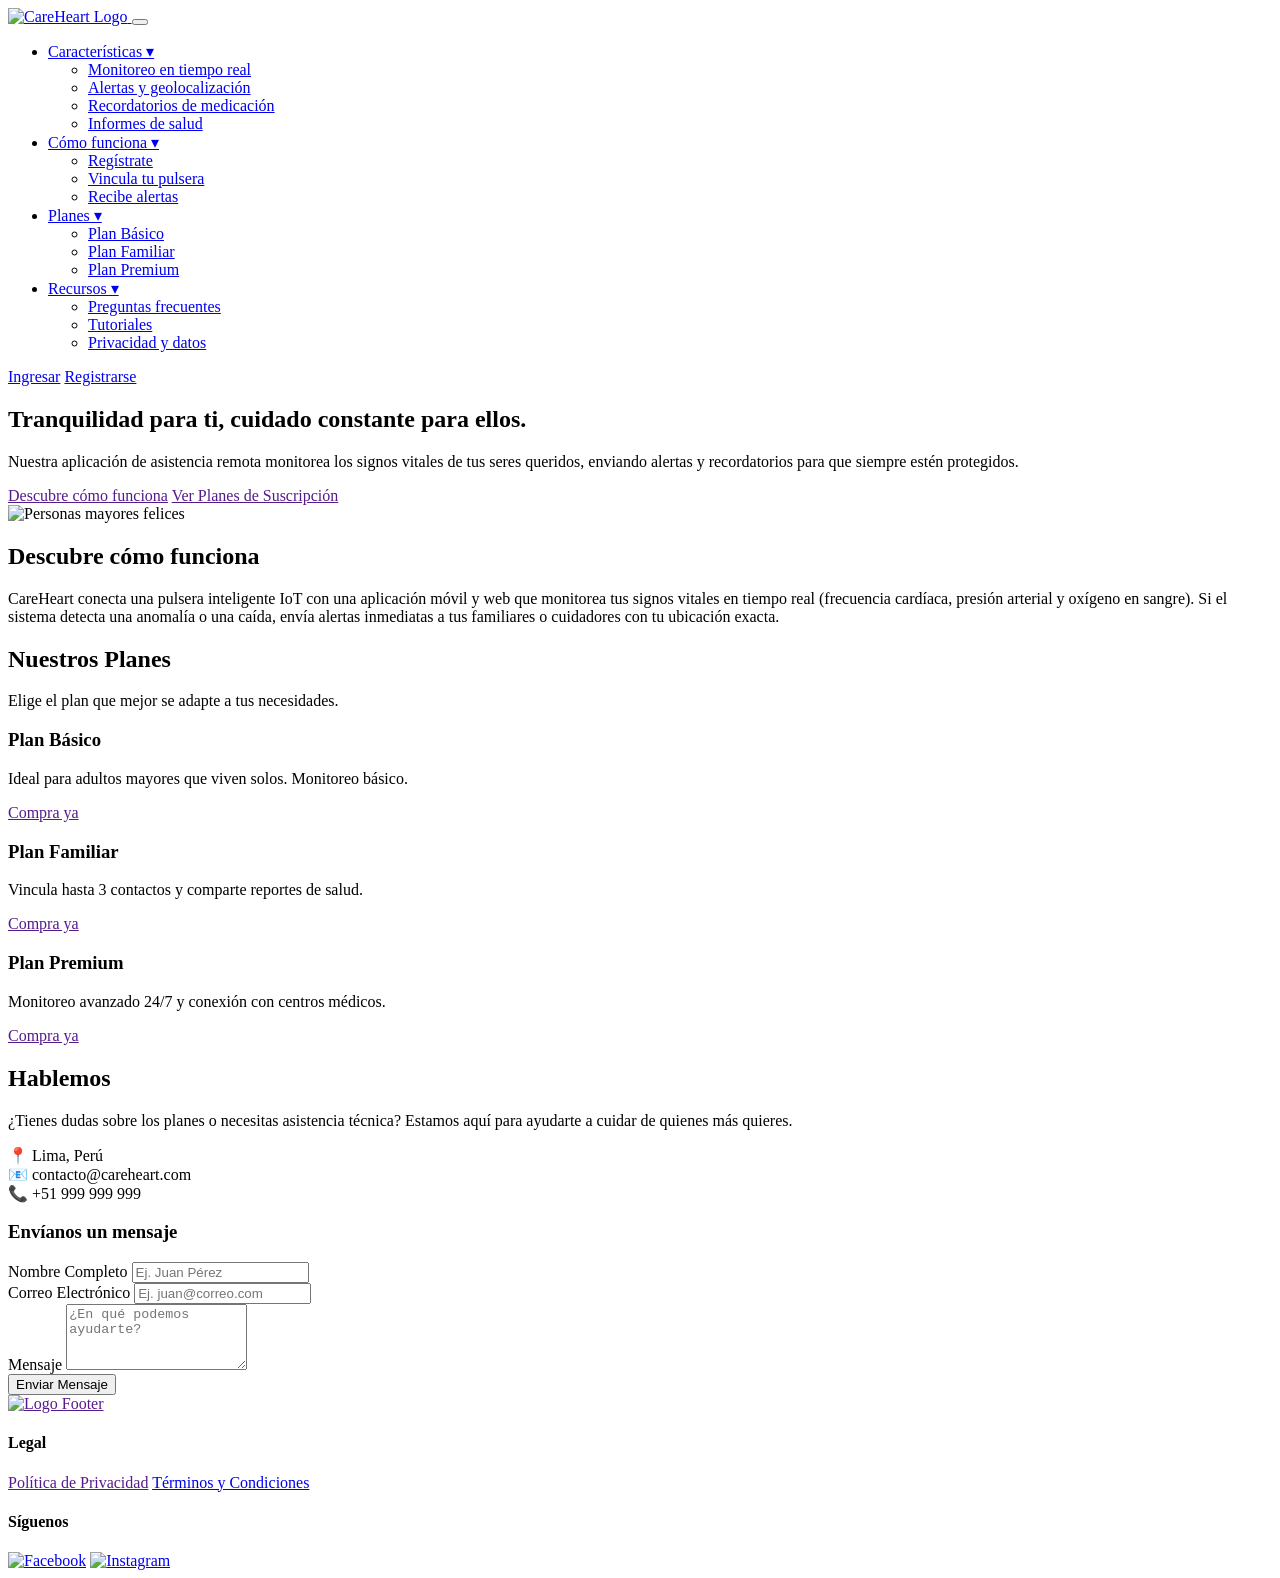
==== index.html @ 57e2752c "Rename public/index.html to index.html" ====
<!DOCTYPE html>
<html lang="es">
  <head>
    <meta charset="UTF-8" />
    <meta name="viewport" content="width=device-width, initial-scale=1.0" />
    <meta http-equiv="X-UA-Compatible" content="ie=edge" />
    <title>CareHeart - Cuidado Constante</title>
    <link href="https://fonts.googleapis.com/css2?family=Roboto:wght@400;500;700;900&display=swap" rel="stylesheet">
    <link rel="stylesheet" href="assets/styles/styles.css" />
    <link rel="stylesheet" href="assets/styles/pie.css" />
  </head>
  <body>
    
    <nav class="Top-hearder">
      <a href="index.html" class="logo">
        <img src="assets/images/logo careheart.png" alt="CareHeart Logo" />
      </a>

      <button class="hamburger" id="hamburger" aria-label="Abrir menú">
        <span></span>
        <span></span>
        <span></span>
      </button>
      
      <div class="nav-menu" id="nav-menu">
        <ul class="Menu-horizontal">
          
          <li>
            <a href="caracteristicas.html">Características ▾</a>
            <ul class="Menu-vertical">
              <li><a href="caracteristicas.html#monitoreo">Monitoreo en tiempo real</a></li>
              <li><a href="caracteristicas.html#alertas">Alertas y geolocalización</a></li>
              <li><a href="caracteristicas.html#recordatorios">Recordatorios de medicación</a></li>
              <li><a href="caracteristicas.html#informes">Informes de salud</a></li>
            </ul>
          </li>

          <li>
            <a href="index.html#comofunciona">Cómo funciona ▾</a>
            <ul class="Menu-vertical">
              <li><a href="registrarse.html">Regístrate</a></li>
              <li><a href="index.html#comofunciona">Vincula tu pulsera</a></li>
              <li><a href="index.html#comofunciona">Recibe alertas</a></li>
              </ul>
          </li>

          <li>
            <a href="planes.html">Planes ▾</a>
            <ul class="Menu-vertical">
              <li><a href="planes.html#basico">Plan Básico</a></li>
              <li><a href="planes.html#familiar">Plan Familiar</a></li>
              <li><a href="planes.html#premium">Plan Premium</a></li>
            </ul>
          </li>

          <li>
            <a href="recursos.html">Recursos ▾</a>
            <ul class="Menu-vertical">
              <li><a href="recursos.html#faq">Preguntas frecuentes</a></li>
              <li><a href="recursos.html#tutoriales">Tutoriales</a></li>
              <li><a href="recursos.html#privacidad">Privacidad y datos</a></li>
            </ul>
          </li>

        </ul>

        <div class="botones-login">
          <a href="inicio-de-sesion.html" class="btn-ingresar">Ingresar</a>
          <a href="registrarse.html" class="btn-registrarse">Registrarse</a>
        </div>
      </div>
    </nav>

    <section class="seccion-Inicio">
      <div class="cont-gral-inicio">
        <div class="cont-ini-texto">
          <h1>Tranquilidad para ti, cuidado constante para ellos.</h1>
          <p>
            Nuestra aplicación de asistencia remota monitorea los signos vitales
            de tus seres queridos, enviando alertas y recordatorios para que
            siempre estén protegidos.
          </p>
          <div class="botones-inicio">
            <a href="" class="btn-comofunciona">Descubre cómo funciona</a>
            <a href="" class="btn-planes">Ver Planes de Suscripción</a>
          </div>
        </div>
        <div class="cont-ini-imagen">
          <img src="assets/images/circulo mujeres.png" alt="Personas mayores felices" />
        </div>
      </div>
    </section>

    <section class="seccion-comofunciona">
      <div class="cont-gral-cfunciona">
        <div class="cont-cf-texto">
          <h1>Descubre cómo funciona</h1>
          <p>
            CareHeart conecta una pulsera inteligente IoT con una aplicación
            móvil y web que monitorea tus signos vitales en tiempo real
            (frecuencia cardíaca, presión arterial y oxígeno en sangre). Si el
            sistema detecta una anomalía o una caída, envía alertas inmediatas a
            tus familiares o cuidadores con tu ubicación exacta.
          </p>
        </div>
      </div>
    </section>

    <section class="seccion-planes">
      <div class="cont-gral-planes">
        <div class="planes-texto">
          <h2>Nuestros Planes</h2>
          <p>Elige el plan que mejor se adapte a tus necesidades.</p>
        </div>

        <div class="planes">
          <article class="carta-plan">
            <h3>Plan Básico</h3>
            <p>Ideal para adultos mayores que viven solos. Monitoreo básico.</p>
            <a href="" class="btn-verde">Compra ya</a>
          </article>

          <article class="carta-plan">
            <h3>Plan Familiar</h3>
            <p>Vincula hasta 3 contactos y comparte reportes de salud.</p>
            <a href="" class="btn-verde">Compra ya</a>
          </article>

          <article class="carta-plan">
            <h3>Plan Premium</h3>
            <p>Monitoreo avanzado 24/7 y conexión con centros médicos.</p>
            <a href="" class="btn-verde">Compra ya</a>
          </article>
        </div>
      </div>
    </section>

    <section class="seccion-contacto" id="contacto">
      <div class="contacto-wrapper">
        <div class="contacto-info">
          <h2>Hablemos</h2>
          <p>¿Tienes dudas sobre los planes o necesitas asistencia técnica? Estamos aquí para ayudarte a cuidar de quienes más quieres.</p>
          <div class="info-item"><span>📍</span> Lima, Perú</div>
          <div class="info-item"><span>📧</span> contacto@careheart.com</div>
          <div class="info-item"><span>📞</span> +51 999 999 999</div>
        </div>
        <div class="contacto-form">
          <h3>Envíanos un mensaje</h3>
          <form class="form-contacto">
            <div class="form-group">
              <label for="nombre">Nombre Completo</label>
              <input type="text" id="nombre" name="nombre" placeholder="Ej. Juan Pérez" required>
            </div>
            <div class="form-group">
              <label for="correo">Correo Electrónico</label>
              <input type="email" id="correo" name="correo" placeholder="Ej. juan@correo.com" required>
            </div>
            <div class="form-group">
              <label for="mensaje">Mensaje</label>
              <textarea id="mensaje" name="mensaje" rows="4" placeholder="¿En qué podemos ayudarte?" required></textarea>
            </div>
            <button type="submit" class="btn-submit">Enviar Mensaje</button>
          </form>
        </div>
      </div>
    </section>

    <section class="seccion-pie">
      <footer class="footer-container">
        <a href="" class="logo">
          <img height="80" width="80" src="assets/images/logo careheart.png" alt="Logo Footer" />
        </a>
        <div class="footer-links">
          <h4>Legal</h4>
          <a href="">Política de Privacidad</a>
          <a href="Documentos/obtenerDocumento.pdf" target="_blank">Términos y Condiciones</a>
        </div>
        <div class="footer-social">
          <h4>Síguenos</h4>
          <a href="#"><img src="https://cdn-icons-png.flaticon.com/512/145/145802.png" alt="Facebook" class="social-icon" /></a>
          <a href="#"><img src="https://cdn-icons-png.flaticon.com/512/145/145812.png" alt="Instagram" class="social-icon" /></a>
        </div>
      </footer>
    </section>

    <script>
      const hamburger = document.getElementById('hamburger');
      const navMenu = document.getElementById('nav-menu');

      // 1. Abrir/Cerrar menú hamburguesa
      hamburger.addEventListener('click', () => {
        hamburger.classList.toggle('active');
        navMenu.classList.toggle('active');
      });

      // 2. Lógica Submenús (Acordeón)
      const menuLinks = document.querySelectorAll('.Menu-horizontal > li > a');

      menuLinks.forEach(link => {
        link.addEventListener('click', (e) => {
          const submenu = link.nextElementSibling; // El UL que sigue al enlace

          // Verificamos si existe el submenú
          if (submenu && submenu.classList.contains('Menu-vertical')) {
            e.preventDefault(); // Evitamos que salte la página

            // PASO 1: Cerrar todos los OTROS submenús que no sean el actual
            document.querySelectorAll('.Menu-vertical').forEach(item => {
              if (item !== submenu) {
                item.classList.remove('activado');
              }
            });

            // PASO 2: Alternar el estado del submenú actual
            // (Si estaba abierto se cierra, si estaba cerrado se abre)
            submenu.classList.toggle('activado');
          }
        });
      });
    </script>

  </body>
</html>
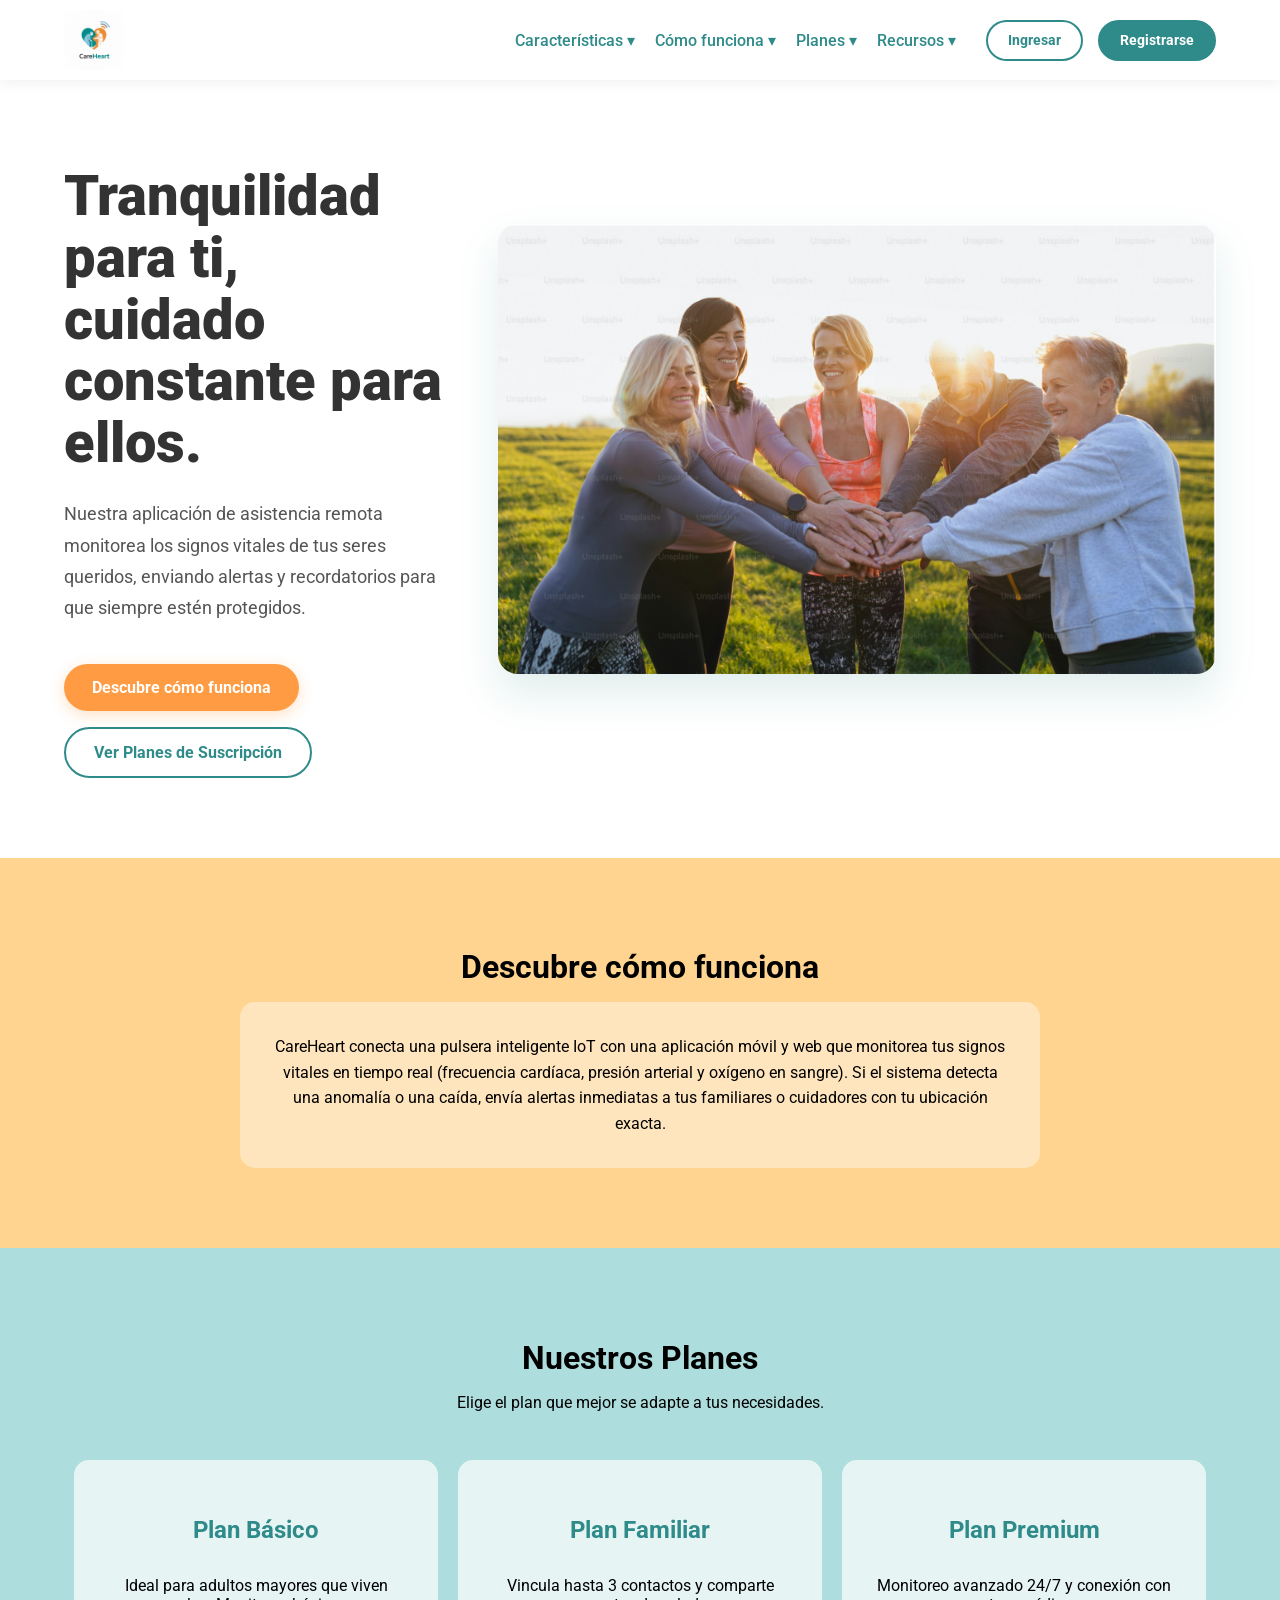
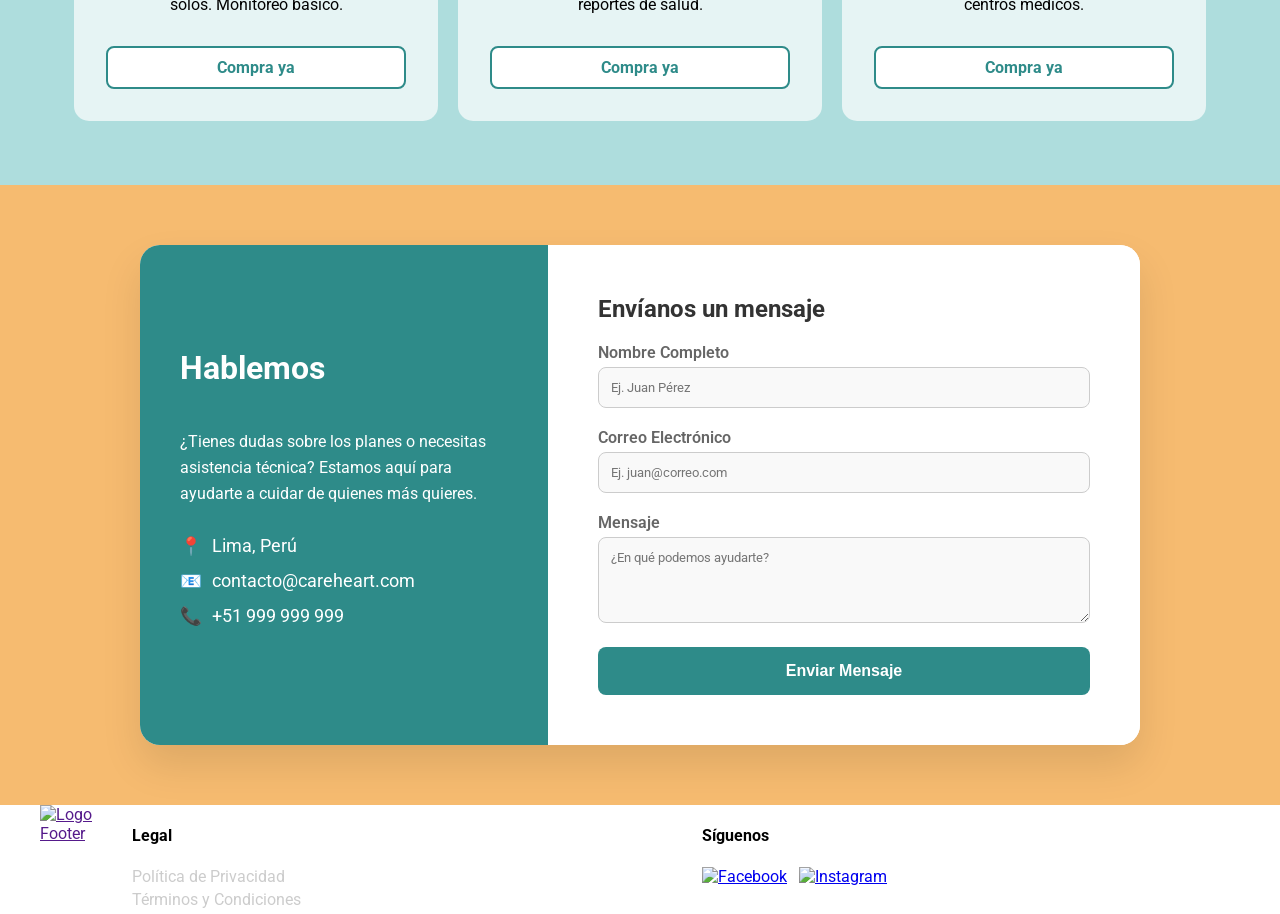
==== commit ee1f03f2: "Update asset paths to use 'public' directory" ====
--- a/index.html
+++ b/index.html
@@ -6,14 +6,14 @@
     <meta http-equiv="X-UA-Compatible" content="ie=edge" />
     <title>CareHeart - Cuidado Constante</title>
     <link href="https://fonts.googleapis.com/css2?family=Roboto:wght@400;500;700;900&display=swap" rel="stylesheet">
-    <link rel="stylesheet" href="assets/styles/styles.css" />
-    <link rel="stylesheet" href="assets/styles/pie.css" />
+    <link rel="stylesheet" href="public/assets/styles/styles.css" />
+    <link rel="stylesheet" href="public/assets/styles/pie.css" />
   </head>
   <body>
     
     <nav class="Top-hearder">
       <a href="index.html" class="logo">
-        <img src="assets/images/logo careheart.png" alt="CareHeart Logo" />
+        <img src="public/assets/images/logo careheart.png" alt="CareHeart Logo" />
       </a>
 
       <button class="hamburger" id="hamburger" aria-label="Abrir menú">
@@ -38,35 +38,35 @@
           <li>
             <a href="index.html#comofunciona">Cómo funciona ▾</a>
             <ul class="Menu-vertical">
-              <li><a href="registrarse.html">Regístrate</a></li>
-              <li><a href="index.html#comofunciona">Vincula tu pulsera</a></li>
+              <li><a href="public/registrarse.html">Regístrate</a></li>
+              <li><a href="public/index.html#comofunciona">Vincula tu pulsera</a></li>
               <li><a href="index.html#comofunciona">Recibe alertas</a></li>
               </ul>
           </li>
 
           <li>
-            <a href="planes.html">Planes ▾</a>
-            <ul class="Menu-vertical">
-              <li><a href="planes.html#basico">Plan Básico</a></li>
-              <li><a href="planes.html#familiar">Plan Familiar</a></li>
-              <li><a href="planes.html#premium">Plan Premium</a></li>
+            <a href="public/planes.html">Planes ▾</a>
+            <ul class="Menu-vertical">
+              <li><a href="public/planes.html#basico">Plan Básico</a></li>
+              <li><a href="public/planes.html#familiar">Plan Familiar</a></li>
+              <li><a href="public/planes.html#premium">Plan Premium</a></li>
             </ul>
           </li>
 
           <li>
-            <a href="recursos.html">Recursos ▾</a>
-            <ul class="Menu-vertical">
-              <li><a href="recursos.html#faq">Preguntas frecuentes</a></li>
-              <li><a href="recursos.html#tutoriales">Tutoriales</a></li>
-              <li><a href="recursos.html#privacidad">Privacidad y datos</a></li>
+            <a href="public/recursos.html">Recursos ▾</a>
+            <ul class="Menu-vertical">
+              <li><a href="public/recursos.html#faq">Preguntas frecuentes</a></li>
+              <li><a href="public/recursos.html#tutoriales">Tutoriales</a></li>
+              <li><a href="public/recursos.html#privacidad">Privacidad y datos</a></li>
             </ul>
           </li>
 
         </ul>
 
         <div class="botones-login">
-          <a href="inicio-de-sesion.html" class="btn-ingresar">Ingresar</a>
-          <a href="registrarse.html" class="btn-registrarse">Registrarse</a>
+          <a href="public/inicio-de-sesion.html" class="btn-ingresar">Ingresar</a>
+          <a href="public/registrarse.html" class="btn-registrarse">Registrarse</a>
         </div>
       </div>
     </nav>
@@ -86,7 +86,7 @@
           </div>
         </div>
         <div class="cont-ini-imagen">
-          <img src="assets/images/circulo mujeres.png" alt="Personas mayores felices" />
+          <img src="public/assets/images/circulo mujeres.png" alt="Personas mayores felices" />
         </div>
       </div>
     </section>
--- a/public/assets/styles/styles.css
+++ b/public/assets/styles/styles.css
@@ -0,0 +1,402 @@
+/* =========================================
+   1. RESET Y ESTILOS GLOBALES
+   ========================================= */
+body {
+  margin: 0;
+  padding: 0;
+  font-family: 'Roboto', sans-serif;
+  overflow-x: hidden;
+}
+
+/* =========================================
+   2. HEADER Y NAVEGACIÓN
+   ========================================= */
+.Top-hearder {
+  position: fixed;
+  top: 0;
+  left: 0;
+  background-color: white;
+  width: 100%;
+  height: 80px;
+  display: flex;
+  align-items: center;
+  justify-content: space-between;
+  padding: 0 5%;
+  box-sizing: border-box;
+  z-index: 1000;
+  box-shadow: 0 4px 12px rgba(0,0,0,0.05);
+}
+
+.logo img {
+  display: block;
+  height: 60px;
+  width: auto;
+}
+
+.nav-menu {
+  display: flex;
+  align-items: center;
+  gap: 30px;
+}
+
+.Menu-horizontal {
+  display: flex;
+  list-style: none;
+  margin: 0;
+  padding: 0;
+  gap: 20px;
+}
+
+.Menu-horizontal li {
+  position: relative;
+  padding: 10px 0;
+}
+
+.Menu-horizontal li a {
+  text-decoration: none;
+  color: #2e8b89;
+  font-weight: 500;
+  transition: color 0.3s;
+  font-size: 1rem;
+}
+
+.Menu-horizontal li a:hover {
+  color: #1a5c5a;
+}
+
+/* SUBMENÚ (DESKTOP) */
+.Menu-vertical {
+  position: absolute;
+  top: 100%;
+  left: 50%;
+  transform: translateX(-50%);
+  background-color: white;
+  width: 220px;
+  padding: 10px 0;
+  border-radius: 8px;
+  box-shadow: 0 5px 15px rgba(0,0,0,0.1);
+  display: none;
+  flex-direction: column;
+  list-style: none;
+  z-index: 1001;
+}
+
+.Menu-vertical::before {
+  content: "";
+  position: absolute;
+  top: -6px;
+  left: 50%;
+  transform: translateX(-50%);
+  border-left: 6px solid transparent;
+  border-right: 6px solid transparent;
+  border-bottom: 6px solid white;
+}
+
+.Menu-horizontal li:hover .Menu-vertical {
+  display: flex;
+}
+
+.Menu-vertical li {
+  width: 100%;
+  padding: 0;
+  text-align: left;
+}
+
+.Menu-vertical li a {
+  display: block;
+  padding: 10px 20px;
+  color: #555;
+  font-size: 0.9rem;
+  font-weight: 400;
+}
+
+.Menu-vertical li a:hover {
+  background-color: #f4fcfc;
+  color: #2e8b89;
+}
+
+/* BOTONES LOGIN (PC) */
+.botones-login {
+  display: flex;
+  align-items: center;
+  gap: 15px;
+}
+
+.btn-ingresar,
+.btn-registrarse {
+  text-decoration: none;
+  font-weight: 700;
+  padding: 10px 20px;
+  border-radius: 50px;
+  transition: all 0.3s;
+  font-size: 0.9rem;
+  white-space: nowrap;
+}
+
+.btn-ingresar {
+  color: #2e8b89;
+  border: 2px solid #2e8b89;
+}
+.btn-ingresar:hover {
+  background-color: #2e8b89;
+  color: white;
+}
+
+.btn-registrarse {
+  background-color: #2e8b89;
+  color: white;
+  border: 2px solid #2e8b89;
+}
+.btn-registrarse:hover {
+  background-color: #1a5c5a;
+  border-color: #1a5c5a;
+}
+
+/* HAMBURGUESA */
+.hamburger {
+  display: none;
+  cursor: pointer;
+  background: none;
+  border: none;
+}
+.hamburger span {
+  display: block;
+  width: 25px;
+  height: 3px;
+  background-color: #2e8b89;
+  margin: 5px 0;
+  transition: 0.3s;
+}
+
+/* =========================================
+   MEDIA QUERIES (MÓVIL)
+   ========================================= */
+@media (max-width: 968px) {
+  .hamburger {
+    display: block;
+    z-index: 1001;
+  }
+  .hamburger.active span:nth-child(1) { transform: rotate(45deg) translate(5px, 6px); }
+  .hamburger.active span:nth-child(2) { opacity: 0; }
+  .hamburger.active span:nth-child(3) { transform: rotate(-45deg) translate(5px, -6px); }
+
+  .nav-menu {
+    position: fixed;
+    top: 0;
+    right: -100%;
+    width: 80%;
+    height: 100vh;
+    background-color: white;
+    flex-direction: column;
+    justify-content: flex-start;
+    padding-top: 80px;
+    transition: 0.4s ease;
+    box-shadow: -5px 0 15px rgba(0,0,0,0.1);
+    overflow-y: auto;
+  }
+
+  .nav-menu.active {
+    right: 0;
+  }
+
+  .Menu-horizontal {
+    flex-direction: column;
+    width: 100%;
+    gap: 0;
+  }
+
+  .Menu-horizontal li {
+    width: 100%;
+    text-align: center;
+    padding: 0;
+  }
+
+  .Menu-horizontal > li > a {
+    display: flex;
+    justify-content: space-between;
+    align-items: center;
+    padding: 15px 20px;
+    font-size: 1.1rem;
+    font-weight: 700;
+    border-bottom: 1px solid #f0f0f0;
+    cursor: pointer;
+  }
+
+  /* SUBMENÚ MÓVIL (OCULTO) */
+  .Menu-vertical {
+    position: static;
+    display: none; /* ESENCIAL: Oculto por defecto */
+    width: 100%;
+    transform: none;
+    box-shadow: none;
+    background-color: #f0f8f8;
+    padding: 0;
+    border-radius: 0;
+  }
+
+  /* Visible solo cuando tiene la clase activado */
+  .Menu-vertical.activado {
+    display: block;
+    animation: fadeIn 0.3s ease;
+  }
+
+  .Menu-vertical li a {
+    padding: 15px 30px;
+    font-size: 0.95rem;
+    color: #555;
+    border-bottom: 1px solid rgba(0,0,0,0.05);
+  }
+
+  /* BOTONES MÓVIL (CENTRADO ARREGLADO) */
+  .botones-login {
+    flex-direction: column;
+    width: 80%;
+    margin: 2rem 0;
+    gap: 15px;
+  }
+  
+  .btn-ingresar, .btn-registrarse {
+    width: 100%;
+    display: flex;
+    justify-content: center; /* Centra el texto */
+    align-items: center;
+    text-align: center;
+  }
+}
+
+@keyframes fadeIn {
+  from { opacity: 0; transform: translateY(-10px); }
+  to { opacity: 1; transform: translateY(0); }
+}
+
+/* =========================================
+   RESTO DEL CONTENIDO (INICIO, PLANES, ETC)
+   ========================================= */
+.seccion-Inicio { padding: 120px 5% 80px 5%; background-color: #fff; }
+.cont-gral-inicio { display: flex; align-items: center; max-width: 1400px; margin: 0 auto; gap: 3rem; }
+.cont-ini-texto { flex: 0.7; }
+.cont-ini-imagen { flex: 1.3; }
+.cont-ini-texto h1 { font-size: 3.5rem; color: #333; margin-bottom: 1.5rem; font-weight: 900; line-height: 1.1; }
+.cont-ini-texto p { font-size: 1.15rem; line-height: 1.7; color: #555; margin-bottom: 2.5rem; max-width: 500px; }
+.cont-ini-imagen img { width: 100%; height: auto; border-radius: 20px; box-shadow: 0 20px 40px rgba(46, 139, 137, 0.15); display: block; }
+.botones-inicio { display: flex; gap: 1rem; flex-wrap: wrap; }
+.btn-comofunciona, .btn-planes { padding: 14px 28px; border-radius: 50px; text-decoration: none; font-weight: 700; text-align: center; transition: 0.3s; }
+.btn-comofunciona { background: #ff9b42; color: white; box-shadow: 0 4px 15px rgba(255, 155, 66, 0.3); }
+.btn-comofunciona:hover { transform: translateY(-3px); }
+.btn-planes { border: 2px solid #2e8b89; color: #2e8b89; background: transparent; }
+.btn-planes:hover { background-color: #2e8b89; color: white; }
+
+@media (max-width: 900px) { 
+  .cont-gral-inicio { flex-direction: column-reverse; gap: 2rem; }
+  .cont-ini-texto, .cont-ini-imagen { flex: auto; width: 100%; text-align: center; }
+  .cont-ini-texto h1 { font-size: 2.5rem; }
+  .cont-ini-texto p { margin-left: auto; margin-right: auto; }
+  .botones-inicio { justify-content: center; }
+}
+
+.seccion-comofunciona { background-color: #ffd390; padding: 4rem 1.5rem; text-align: center; }
+.cont-gral-cfunciona { max-width: 800px; margin: 0 auto; }
+.cont-cf-texto h1 { font-size: 2rem; margin-bottom: 1rem; }
+.cont-cf-texto p { background: rgba(255,255,255,0.4); padding: 2rem; border-radius: 15px; line-height: 1.6; }
+
+.seccion-planes { background-color: #aedddd; padding: 4rem 1.5rem; }
+.cont-gral-planes { max-width: 1200px; margin: 0 auto; }
+.planes-texto { text-align: center; margin-bottom: 3rem; }
+.planes-texto h2 { font-size: 2rem; margin-bottom: 1rem; }
+.planes { display: flex; justify-content: center; gap: 20px; flex-wrap: wrap; }
+.carta-plan { background: #e6f4f4; width: 300px; padding: 2rem; border-radius: 15px; text-align: center; display: flex; flex-direction: column; justify-content: space-between; }
+.carta-plan h3 { color: #2e8b89; font-size: 1.5rem; margin-bottom: 1rem; }
+.btn-verde { background: white; color: #2e8b89; border: 2px solid #2e8b89; padding: 10px; border-radius: 8px; text-decoration: none; font-weight: 700; display: block; margin-top: 1rem; transition: 0.3s; }
+.btn-verde:hover { background: #2e8b89; color: white; }
+
+.seccion-contacto { background: #f6bb70; padding: 60px 20px; display: flex; justify-content: center; }
+.contacto-wrapper { background: white; width: 100%; max-width: 1000px; display: flex; border-radius: 20px; overflow: hidden; box-shadow: 0 20px 40px rgba(0,0,0,0.1); }
+.contacto-info { background-color: #2e8b89; color: white; padding: 40px; width: 40%; display: flex; flex-direction: column; justify-content: center; }
+.contacto-info h2 { font-size: 2rem; margin-top: 0; color: white; }
+.contacto-info p { margin-bottom: 30px; line-height: 1.6; }
+.info-item { margin-bottom: 15px; display: flex; gap: 10px; font-size: 1.1rem; }
+.contacto-form { width: 60%; padding: 50px; background: white; }
+.contacto-form h3 { margin-top: 0; color: #333; font-size: 1.5rem; margin-bottom: 20px; }
+.form-group { margin-bottom: 20px; }
+.form-group label { display: block; margin-bottom: 5px; color: #666; font-weight: 600; }
+.form-group input, .form-group textarea { width: 100%; padding: 12px; border: 1px solid #ccc; border-radius: 8px; background: #f9f9f9; box-sizing: border-box; font-family: inherit; }
+.form-group input:focus, .form-group textarea:focus { border-color: #2e8b89; background: white; outline: none; }
+.btn-submit { width: 100%; padding: 15px; background: #2e8b89; color: white; border: none; border-radius: 8px; font-weight: 700; font-size: 1rem; cursor: pointer; transition: 0.3s; }
+.btn-submit:hover { background: #1a5c5a; }
+
+@media (max-width: 768px) {
+  .seccion-contacto { padding: 40px 10px; }
+  .contacto-wrapper { flex-direction: column; }
+  .contacto-info, .contacto-form { width: 100%; padding: 30px 20px; box-sizing: border-box; }
+}
+
+
+/* =========================================
+   ESTILOS PARA PÁGINAS INTERNAS
+   ========================================= */
+.header-interno {
+  background-color: #2e8b89; /* Color corporativo */
+  padding: 120px 5% 60px 5%; /* Espacio para el menú fijo */
+  text-align: center;
+  color: white;
+}
+
+.header-interno h1 {
+  font-size: 3rem;
+  margin-bottom: 1rem;
+}
+
+.header-interno p {
+  font-size: 1.2rem;
+  opacity: 0.9;
+  max-width: 600px;
+  margin: 0 auto;
+}
+
+.contenedor-interno {
+  max-width: 1000px;
+  margin: 0 auto;
+  padding: 60px 20px;
+}
+
+.seccion-detalle {
+  margin-bottom: 60px;
+  padding-bottom: 40px;
+  border-bottom: 1px solid #eee;
+}
+
+.seccion-detalle h2 {
+  color: #2e8b89;
+  font-size: 2rem;
+  margin-bottom: 1.5rem;
+}
+
+.seccion-detalle p {
+  line-height: 1.8;
+  color: #555;
+  font-size: 1.1rem;
+}
+
+/* Estilo para Acordeón (Preguntas Frecuentes) */
+.faq-item {
+  margin-bottom: 15px;
+  border: 1px solid #ddd;
+  border-radius: 8px;
+  overflow: hidden;
+}
+.faq-question {
+  background: #f9f9f9;
+  padding: 15px 20px;
+  font-weight: 700;
+  color: #333;
+  cursor: pointer;
+}
+.faq-answer {
+  padding: 20px;
+  background: white;
+  border-top: 1px solid #ddd;
+  display: none; /* Oculto por defecto (se puede activar con JS simple o CSS :hover) */
+}
+.faq-item:hover .faq-answer {
+  display: block; /* Efecto hover simple para mostrar respuesta */
+}
--- a/public/assets/styles/pie.css
+++ b/public/assets/styles/pie.css
@@ -0,0 +1,78 @@
+/* Footer general */
+.footer {
+  background-color: #222; /* Fondo oscuro para contraste */
+  color: white;
+  padding: 2rem 1rem;
+  font-family: "Roboto", sans-serif;
+}
+
+/* Contenedor flexible para 3 columnas */
+.footer-container {
+  display: flex;
+  flex-direction: row;
+  justify-content: space-between;
+  flex-wrap: wrap;
+  max-width: 75rem;
+  margin: auto;
+  gap: 2rem;
+  background-color: white;
+}
+
+/* Marca o logotipo */
+.footer-brand {
+  flex: 1;
+  min-width: 12.5rem;
+}
+
+.footer-logo {
+  width: 3.75rem;
+  height: auto;
+  margin-bottom: 0.5rem;
+}
+
+/* Enlaces legales */
+.footer-links {
+  flex: 1;
+  min-width: 12.5rem;
+}
+
+.footer-links a {
+  display: block;
+  color: #ccc;
+  text-decoration: none;
+  margin: 0.3rem 0;
+}
+
+.footer-links a:hover {
+  color: #fff;
+}
+
+/* Redes sociales con íconos */
+.footer-social {
+  flex: 1;
+  min-width: 12.5rem;
+}
+
+.social-icon {
+  width: 2.5rem;
+  height: 2.5rem;
+  margin-right: 0.5rem;
+  transition: transform 0.2s ease-in-out;
+}
+
+.social-icon:hover {
+  transform: scale(1.2);
+}
+
+/* Responsive para pantallas pequeñas */
+@media (max-width: 48rem) {
+  .footer-container {
+    flex-direction: column;
+    align-items: center;
+    text-align: center;
+  }
+
+  .footer-social img {
+    margin-bottom: 0.5rem;
+  }
+}
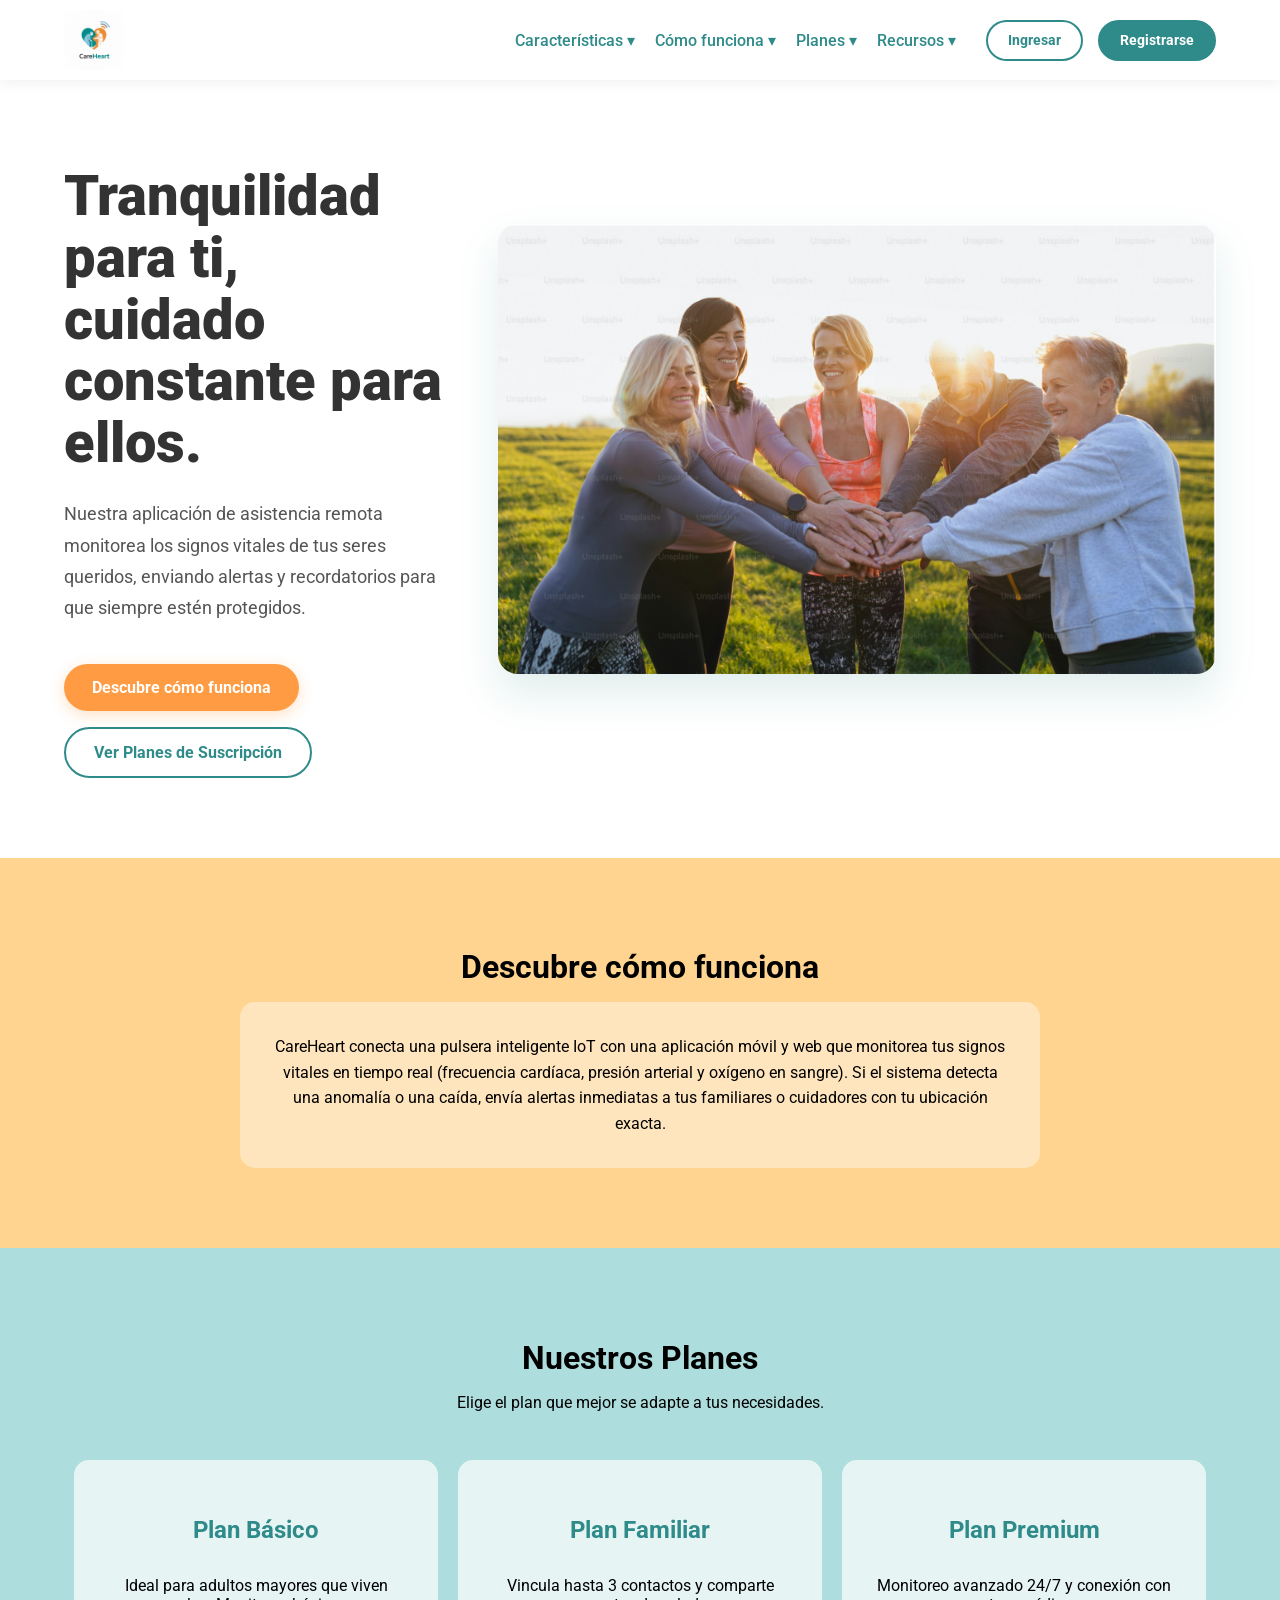
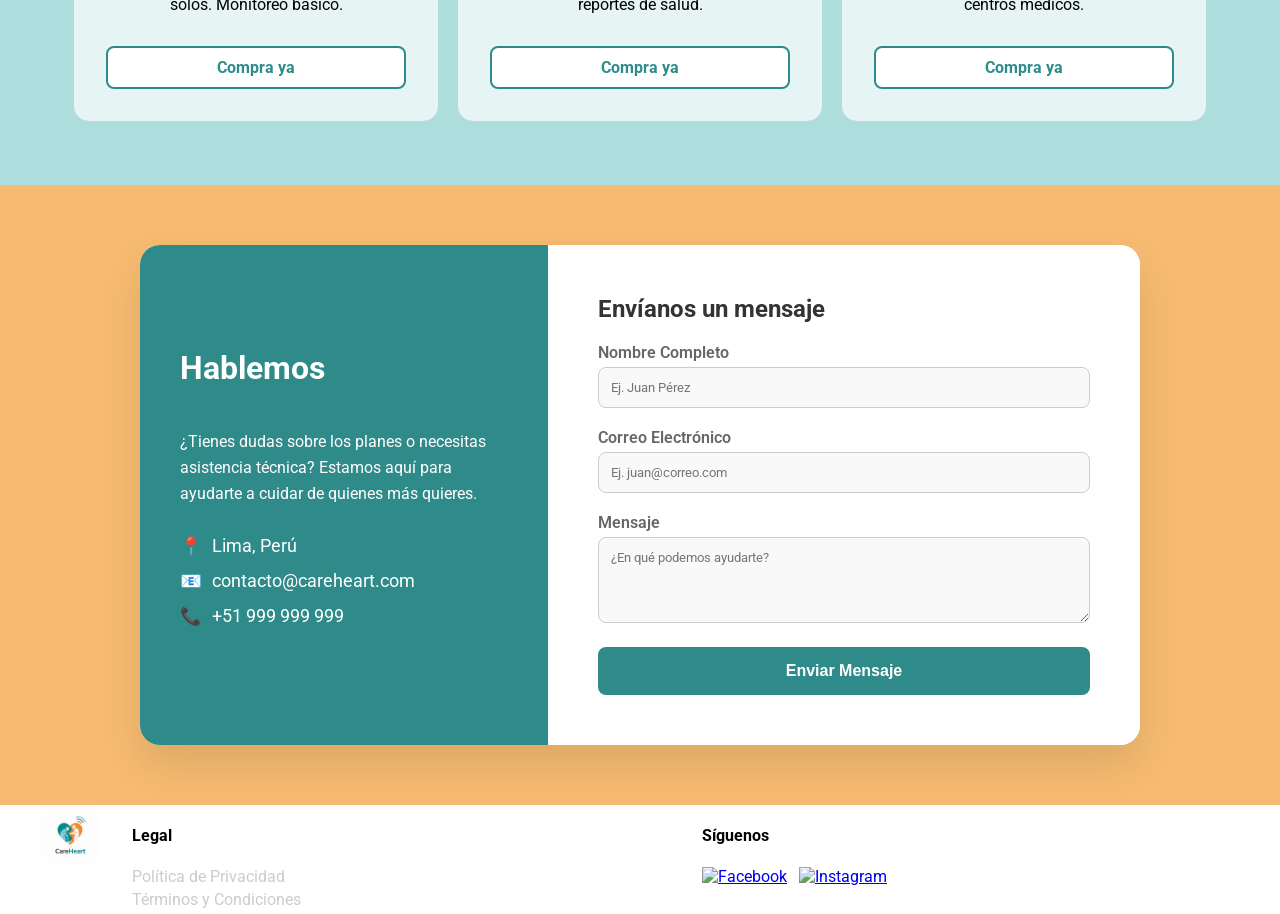
==== commit f4228086: "Update links and add alert functionality in index.html" ====
--- a/index.html
+++ b/index.html
@@ -12,7 +12,7 @@
   <body>
     
     <nav class="Top-hearder">
-      <a href="index.html" class="logo">
+      <a href="../index.html" class="logo">
         <img src="public/assets/images/logo careheart.png" alt="CareHeart Logo" />
       </a>
 
@@ -26,21 +26,29 @@
         <ul class="Menu-horizontal">
           
           <li>
-            <a href="caracteristicas.html">Características ▾</a>
-            <ul class="Menu-vertical">
-              <li><a href="caracteristicas.html#monitoreo">Monitoreo en tiempo real</a></li>
-              <li><a href="caracteristicas.html#alertas">Alertas y geolocalización</a></li>
-              <li><a href="caracteristicas.html#recordatorios">Recordatorios de medicación</a></li>
-              <li><a href="caracteristicas.html#informes">Informes de salud</a></li>
+            <a href="public/caracteristicas.html">Características ▾</a>
+            <ul class="Menu-vertical">
+              <li><a href="public/caracteristicas.html#monitoreo">Monitoreo en tiempo real</a></li>
+              <li><a href="public/caracteristicas.html#alertas">Alertas y geolocalización</a></li>
+              <li><a href="public/caracteristicas.html#recordatorios">Recordatorios de medicación</a></li>
+              <li><a href="public/caracteristicas.html#informes">Informes de salud</a></li>
             </ul>
           </li>
 
           <li>
-            <a href="index.html#comofunciona">Cómo funciona ▾</a>
+            <a href="../index.html#comofunciona">Cómo funciona ▾</a>
             <ul class="Menu-vertical">
               <li><a href="public/registrarse.html">Regístrate</a></li>
-              <li><a href="public/index.html#comofunciona">Vincula tu pulsera</a></li>
-              <li><a href="index.html#comofunciona">Recibe alertas</a></li>
+              <li>
+                  <a href="#" onclick="alert('Para vincular un dispositivo, necesitas crear una cuenta. Te redirigiremos al registro.'); window.location.href='public/registrarse.html'; return false;">
+                      Vincula tu pulsera
+                  </a>
+              </li>
+              <li>
+                  <a href="#" onclick="alert('Para recibir alertas, debes estar registrado. Vamos a crear tu cuenta.'); window.location.href='public/registrarse.html'; return false;">
+                      Recibe alertas
+                  </a>
+              </li>
               </ul>
           </li>
 
@@ -81,8 +89,8 @@
             siempre estén protegidos.
           </p>
           <div class="botones-inicio">
-            <a href="" class="btn-comofunciona">Descubre cómo funciona</a>
-            <a href="" class="btn-planes">Ver Planes de Suscripción</a>
+            <a href="#comofunciona" class="btn-comofunciona">Descubre cómo funciona</a>
+            <a href="#planes" class="btn-planes">Ver Planes de Suscripción</a>
           </div>
         </div>
         <div class="cont-ini-imagen">
@@ -91,7 +99,7 @@
       </div>
     </section>
 
-    <section class="seccion-comofunciona">
+    <section class="seccion-comofunciona" id="comofunciona">
       <div class="cont-gral-cfunciona">
         <div class="cont-cf-texto">
           <h1>Descubre cómo funciona</h1>
@@ -106,7 +114,7 @@
       </div>
     </section>
 
-    <section class="seccion-planes">
+    <section class="seccion-planes" id="planes">
       <div class="cont-gral-planes">
         <div class="planes-texto">
           <h2>Nuestros Planes</h2>
@@ -117,19 +125,19 @@
           <article class="carta-plan">
             <h3>Plan Básico</h3>
             <p>Ideal para adultos mayores que viven solos. Monitoreo básico.</p>
-            <a href="" class="btn-verde">Compra ya</a>
+            <a href="public/planes.html" class="btn-verde">Compra ya</a>
           </article>
 
           <article class="carta-plan">
             <h3>Plan Familiar</h3>
             <p>Vincula hasta 3 contactos y comparte reportes de salud.</p>
-            <a href="" class="btn-verde">Compra ya</a>
+            <a href="public/planes.html" class="btn-verde">Compra ya</a>
           </article>
 
           <article class="carta-plan">
             <h3>Plan Premium</h3>
             <p>Monitoreo avanzado 24/7 y conexión con centros médicos.</p>
-            <a href="" class="btn-verde">Compra ya</a>
+            <a href="public/planes.html" class="btn-verde">Compra ya</a>
           </article>
         </div>
       </div>
@@ -168,7 +176,7 @@
     <section class="seccion-pie">
       <footer class="footer-container">
         <a href="" class="logo">
-          <img height="80" width="80" src="assets/images/logo careheart.png" alt="Logo Footer" />
+          <img height="80" width="80" src="public/assets/images/logo careheart.png" alt="Logo Footer" />
         </a>
         <div class="footer-links">
           <h4>Legal</h4>
@@ -218,6 +226,40 @@
         });
       });
     </script>
-
+<script>
+      const contactForm = document.querySelector('.form-contacto');
+      
+      if (contactForm) {
+        contactForm.addEventListener('submit', (e) => {
+          e.preventDefault(); // Evita que la página se recargue
+          
+          const btn = contactForm.querySelector('.btn-submit');
+          const textoOriginal = btn.innerText;
+
+          // 1. Estado de carga
+          btn.innerText = 'Enviando...';
+          btn.style.opacity = '0.7';
+          btn.disabled = true;
+
+          // 2. Simulación de envío (espera 1.5 segundos)
+          setTimeout(() => {
+            // 3. Estado de éxito
+            btn.innerText = '¡Mensaje Enviado!';
+            btn.style.backgroundColor = '#16a34a'; // Verde éxito
+            btn.style.opacity = '1';
+            
+            // Limpiar el formulario
+            contactForm.reset();
+
+            // 4. Volver al estado original después de 3 segundos
+            setTimeout(() => {
+              btn.innerText = textoOriginal;
+              btn.style.backgroundColor = ''; // Vuelve al color original del CSS
+              btn.disabled = false;
+            }, 3000);
+          }, 1500);
+        });
+      }
+    </script>
   </body>
 </html>
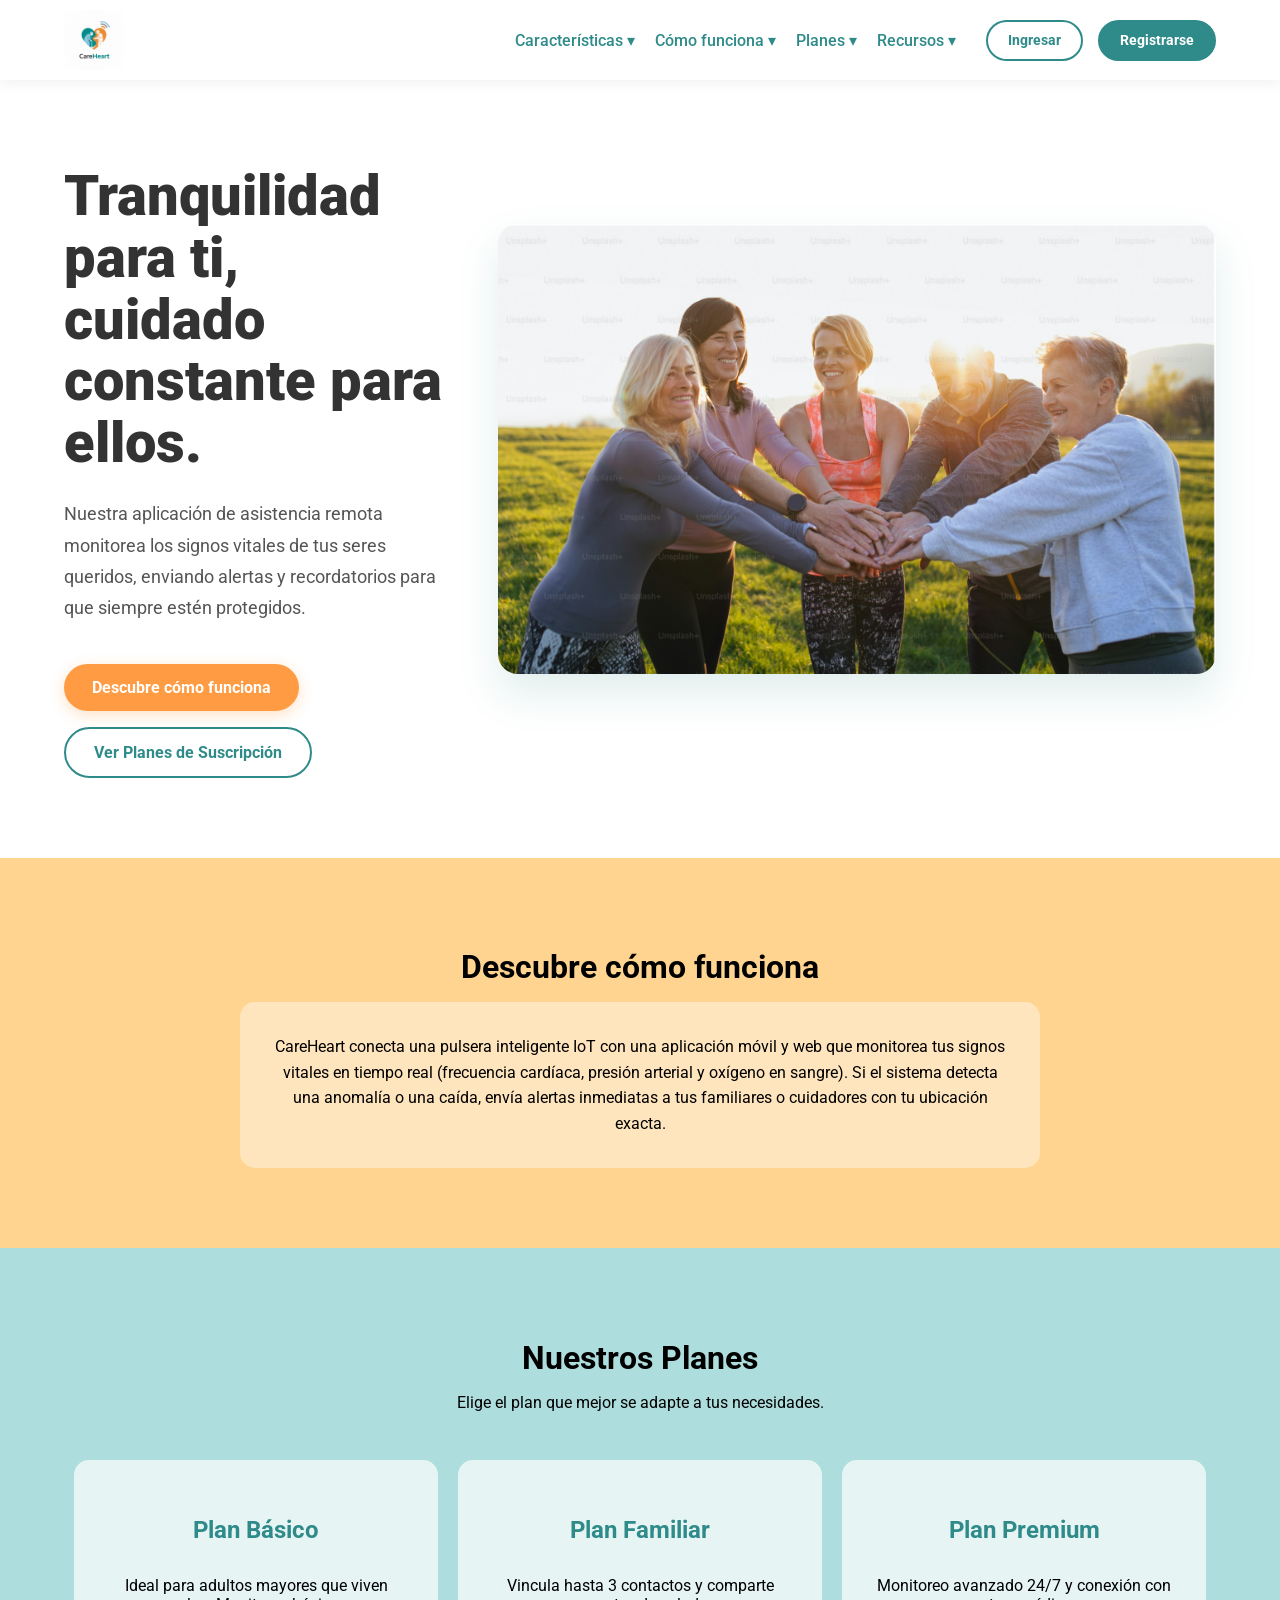
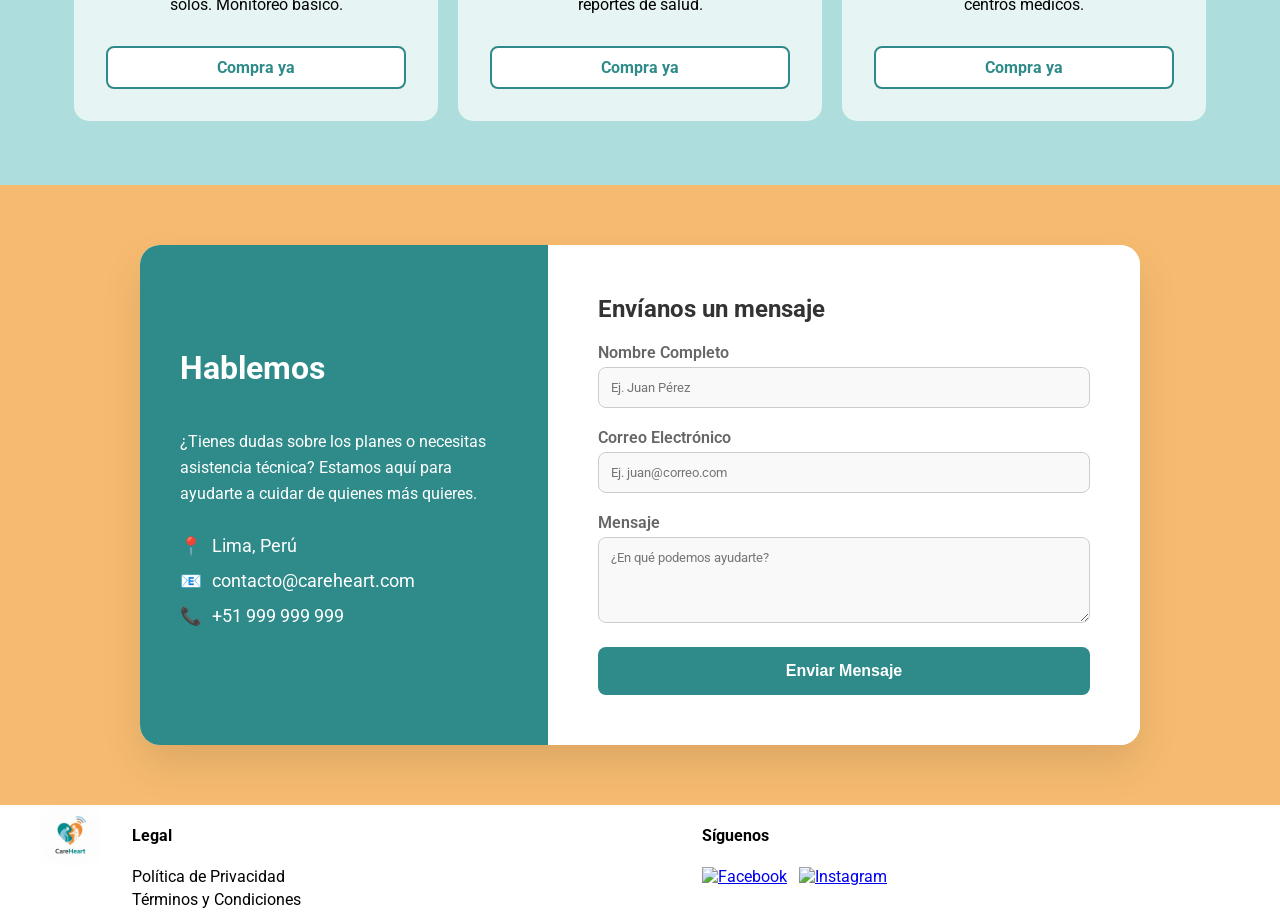
==== commit 4be930a1: "Update privacy policy link in footer" ====
--- a/index.html
+++ b/index.html
@@ -180,7 +180,7 @@
         </a>
         <div class="footer-links">
           <h4>Legal</h4>
-          <a href="">Política de Privacidad</a>
+          <a href="Documentos/4852903-politica-de-privacidad-para-el-tratamiento-de-datos-personales-essalud.pdf">Política de Privacidad</a>
           <a href="Documentos/obtenerDocumento.pdf" target="_blank">Términos y Condiciones</a>
         </div>
         <div class="footer-social">
--- a/public/assets/styles/styles.css
+++ b/public/assets/styles/styles.css
@@ -1,6 +1,9 @@
 /* =========================================
    1. RESET Y ESTILOS GLOBALES
    ========================================= */
+   html {
+    scroll-behavior: smooth;
+}
 body {
   margin: 0;
   padding: 0;
@@ -399,4 +402,4 @@
 }
 .faq-item:hover .faq-answer {
   display: block; /* Efecto hover simple para mostrar respuesta */
-}+}
--- a/public/assets/styles/pie.css
+++ b/public/assets/styles/pie.css
@@ -38,13 +38,13 @@
 
 .footer-links a {
   display: block;
-  color: #ccc;
+  color: black;
   text-decoration: none;
   margin: 0.3rem 0;
 }
 
 .footer-links a:hover {
-  color: #fff;
+  color: #ccc;
 }
 
 /* Redes sociales con íconos */
@@ -76,3 +76,4 @@
     margin-bottom: 0.5rem;
   }
 }
+
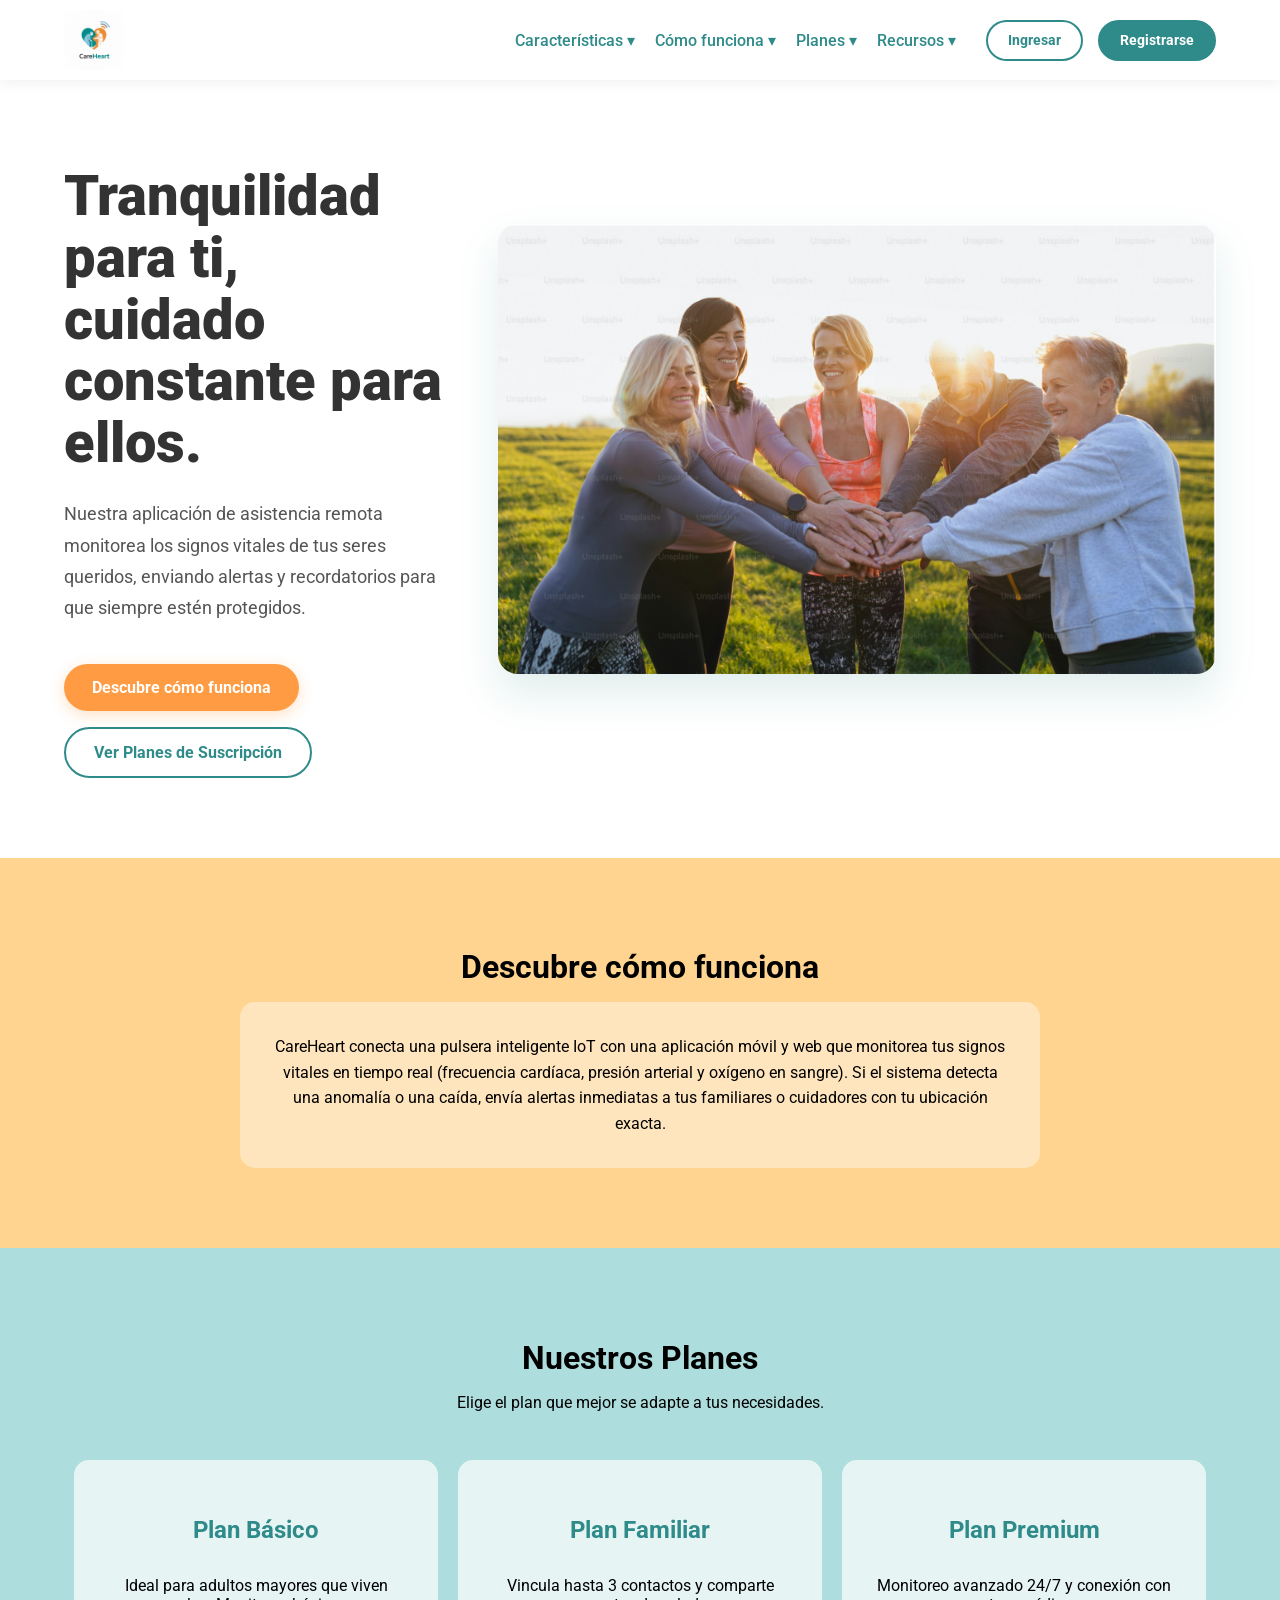
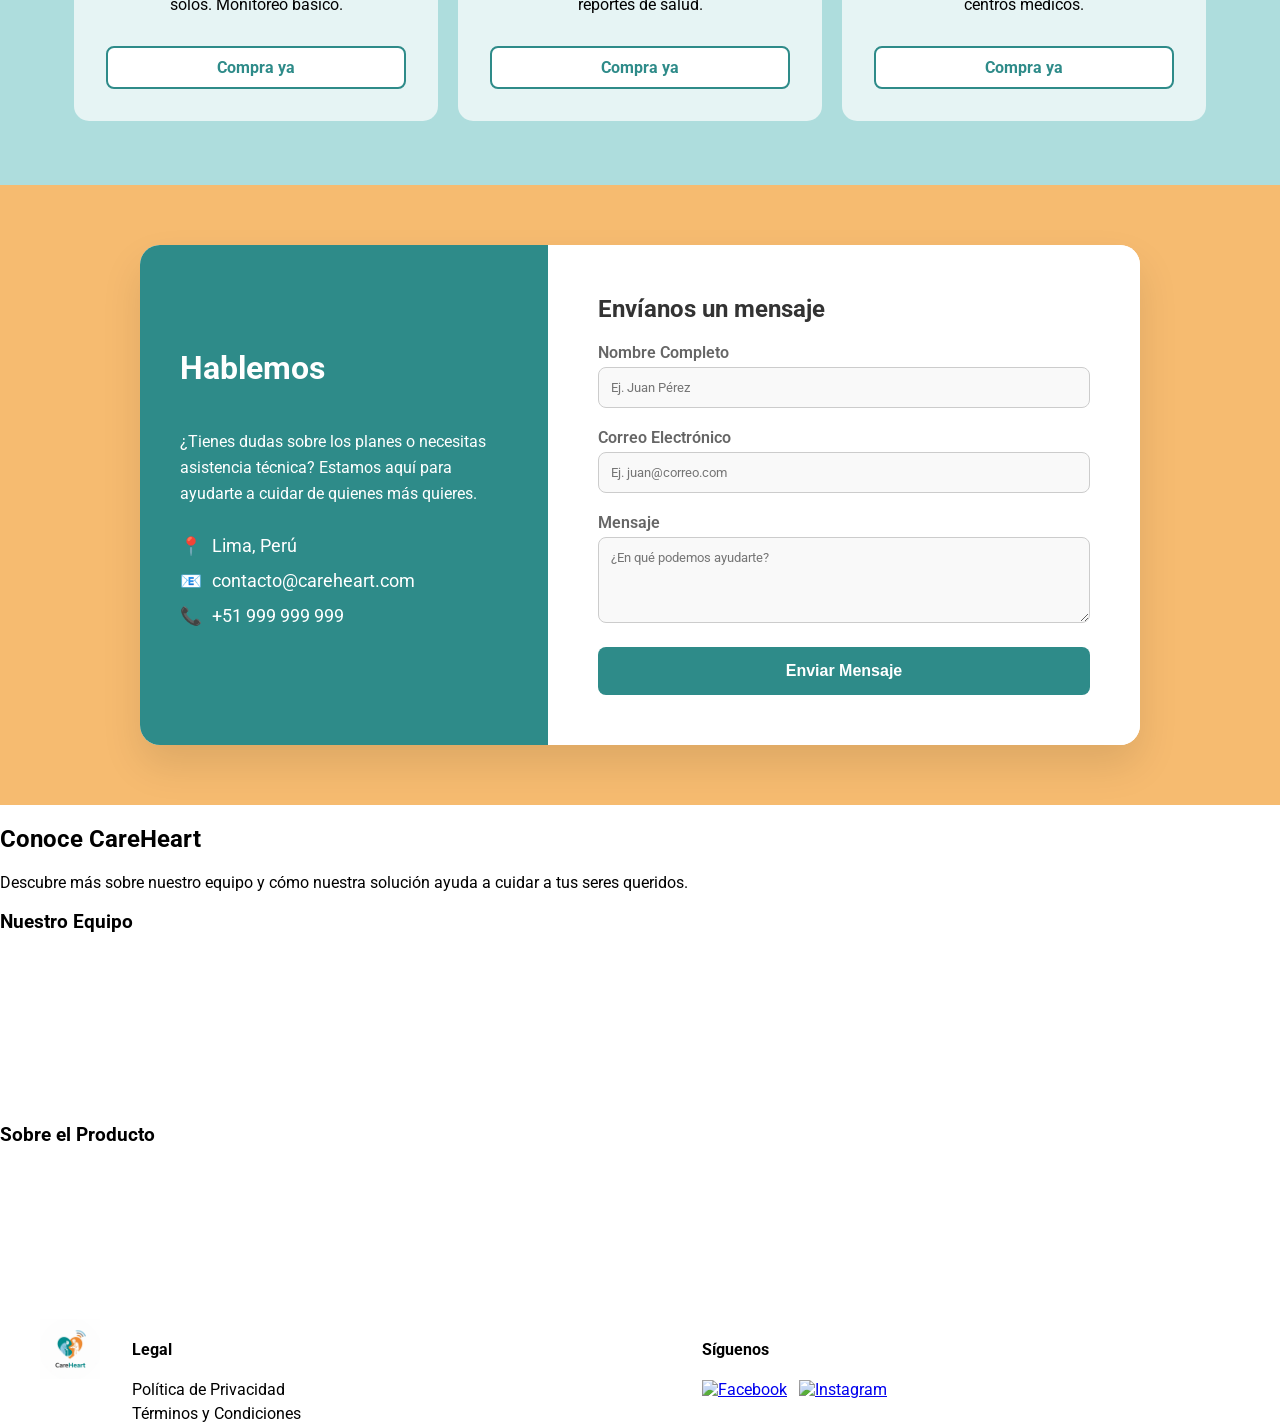
==== commit 2981ff10: "Add video section for CareHeart team and product Added a new section for videos showcasing CareHeart" ====
--- a/index.html
+++ b/index.html
@@ -172,7 +172,42 @@
         </div>
       </div>
     </section>
-
+<section class="seccion-videos">
+      <div class="videos-container">
+        <h2>Conoce CareHeart</h2>
+        <p>Descubre más sobre nuestro equipo y cómo nuestra solución ayuda a cuidar a tus seres queridos.</p>
+        
+        <div class="video-grid">
+          
+          <article class="video-card">
+            <h3>Nuestro Equipo</h3>
+            <div class="video-wrapper">
+              <iframe 
+                src="https://www.youtube.com/embed/3sJ5wpRFOVQ" 
+                title="Video about the team CareHeart" 
+                frameborder="0" 
+                allow="accelerometer; autoplay; clipboard-write; encrypted-media; gyroscope; picture-in-picture" 
+                allowfullscreen>
+              </iframe>
+            </div>
+          </article>
+
+          <article class="video-card">
+            <h3>Sobre el Producto</h3>
+            <div class="video-wrapper">
+              <iframe 
+                src="https://www.youtube.com/embed/_Lz83RArZ5w" 
+                title="Video About the Product CareHeart" 
+                frameborder="0" 
+                allow="accelerometer; autoplay; clipboard-write; encrypted-media; gyroscope; picture-in-picture" 
+                allowfullscreen>
+              </iframe>
+            </div>
+          </article>
+
+        </div>
+      </div>
+    </section>
     <section class="seccion-pie">
       <footer class="footer-container">
         <a href="" class="logo">
